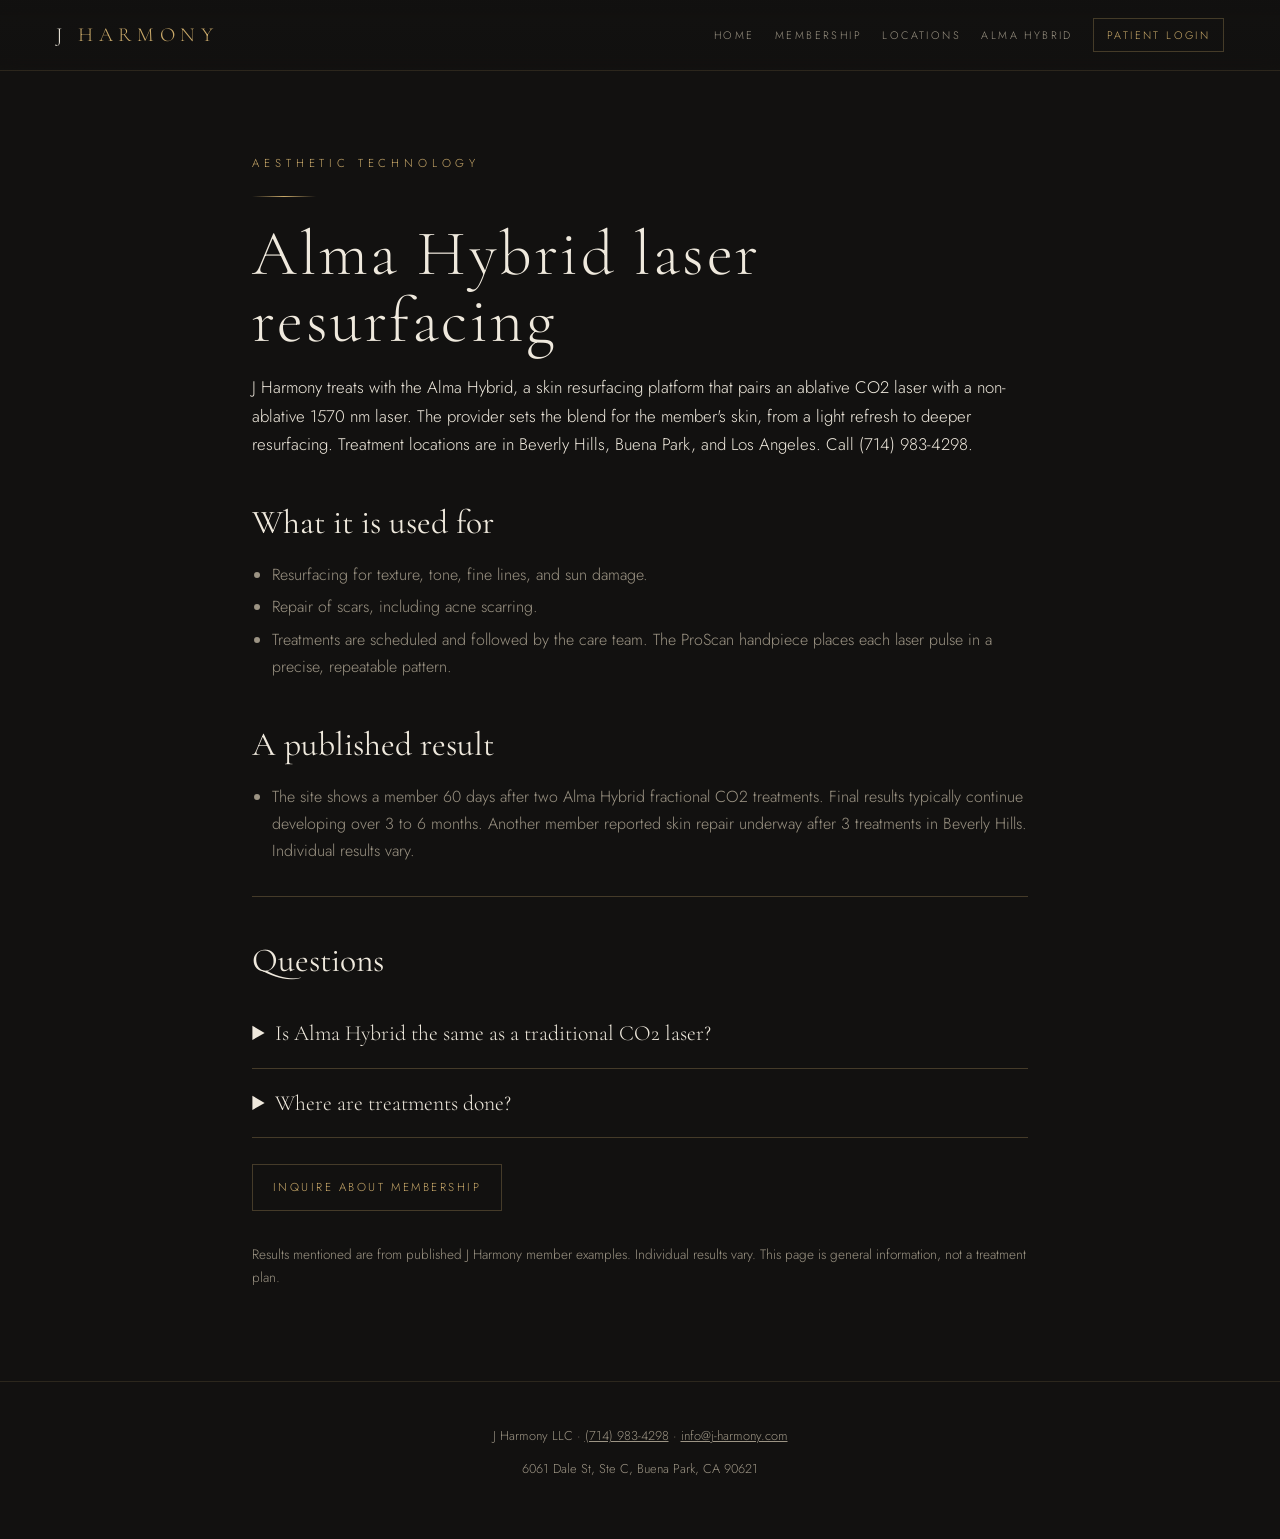
==== alma-hybrid.html @ 9cc728b8 "Add Alma Hybrid and concierge medicine answer pages" ====
<!DOCTYPE html>
<html lang="en">
<head>
<meta charset="UTF-8">
<meta name="viewport" content="width=device-width, initial-scale=1.0">
<title>Alma Hybrid Laser Resurfacing in Beverly Hills and Buena Park | J Harmony</title>
<meta name="description" content="J Harmony treats with the Alma Hybrid, pairing an ablative CO2 laser and a non-ablative 1570 nm laser for texture, sun damage, and acne scars in Beverly Hills, Buena Park, and Los Angeles.">
<link rel="canonical" href="https://j-harmony.com/alma-hybrid.html">
<meta property="og:title" content="Alma Hybrid Laser Resurfacing in Beverly Hills and Buena Park | J Harmony">
<meta property="og:description" content="J Harmony treats with the Alma Hybrid, pairing an ablative CO2 laser and a non-ablative 1570 nm laser for texture, sun damage, and acne scars in Beverly Hills, Buena Park, and Los Angeles.">
<meta property="og:type" content="article">
<meta property="og:url" content="https://j-harmony.com/alma-hybrid.html">
<link rel="icon" href="data:image/svg+xml,%3Csvg xmlns='http://www.w3.org/2000/svg' viewBox='0 0 64 64'%3E%3Crect width='64' height='64' fill='%23121110'/%3E%3Ctext x='32' y='44' font-family='Georgia,serif' font-size='34' fill='%23C9A96A' text-anchor='middle'%3EJH%3C/text%3E%3C/svg%3E">
<link rel="preconnect" href="https://fonts.googleapis.com">
<link rel="preconnect" href="https://fonts.gstatic.com" crossorigin>
<link href="https://fonts.googleapis.com/css2?family=Cormorant+Garamond:ital,wght@0,300;0,400;0,500;1,400&family=Jost:wght@300;400;500&display=swap" rel="stylesheet">
<link rel="stylesheet" href="/pages.css">
<script type="application/ld+json">
{"@context": "https://schema.org", "@type": "FAQPage", "mainEntity": [{"@type": "Question", "name": "Is Alma Hybrid the same as a traditional CO2 laser?", "acceptedAnswer": {"@type": "Answer", "text": "The Alma Hybrid pairs an ablative CO2 laser with a non-ablative 1570 nm laser. The blend is set per treatment rather than using CO2 alone."}}, {"@type": "Question", "name": "Where are treatments done?", "acceptedAnswer": {"@type": "Answer", "text": "433 N Camden Dr, Ste 610, Beverly Hills, CA 90210; 11620 Wilshire Blvd, Los Angeles, CA 90025; and headquarters at 6061 Dale St, Ste C, Buena Park, CA 90621."}}]}
</script>
</head>
<body>
<header>
  <a class="brand" href="/">J <span>Harmony</span></a>
  <nav>
    <a href="/">Home</a>
    <a href="/membership.html">Membership</a>
    <a href="/locations.html">Locations</a>
    <a href="/alma-hybrid.html">Alma Hybrid</a>
    <a class="nav-login" href="https://app.j-harmony.com">Patient Login</a>
  </nav>
</header>
<main>
  <p class="eyebrow">Aesthetic technology</p>
  <hr class="rule">
  <h1>Alma Hybrid laser resurfacing</h1>
  <p class="lead">J Harmony treats with the Alma Hybrid, a skin resurfacing platform that pairs an ablative CO2 laser with a non-ablative 1570 nm laser. The provider sets the blend for the member&#x27;s skin, from a light refresh to deeper resurfacing. Treatment locations are in Beverly Hills, Buena Park, and Los Angeles. Call (714) 983-4298.</p>
  <h2>What it is used for</h2>
<ul>
<li>Resurfacing for texture, tone, fine lines, and sun damage.</li>
<li>Repair of scars, including acne scarring.</li>
<li>Treatments are scheduled and followed by the care team. The ProScan handpiece places each laser pulse in a precise, repeatable pattern.</li>
</ul>
<h2>A published result</h2>
<ul>
<li>The site shows a member 60 days after two Alma Hybrid fractional CO2 treatments. Final results typically continue developing over 3 to 6 months. Another member reported skin repair underway after 3 treatments in Beverly Hills. Individual results vary.</li>
</ul>
  <div class="faq">
    <h2>Questions</h2>
    <details><summary>Is Alma Hybrid the same as a traditional CO2 laser?</summary><p>The Alma Hybrid pairs an ablative CO2 laser with a non-ablative 1570 nm laser. The blend is set per treatment rather than using CO2 alone.</p></details>
<details><summary>Where are treatments done?</summary><p>433 N Camden Dr, Ste 610, Beverly Hills, CA 90210; 11620 Wilshire Blvd, Los Angeles, CA 90025; and headquarters at 6061 Dale St, Ste C, Buena Park, CA 90621.</p></details>
  </div>
  <a class="cta" href="/#contact">Inquire about membership</a>
  <p class="note">Results mentioned are from published J Harmony member examples. Individual results vary. This page is general information, not a treatment plan.</p>
</main>
<footer>
  <p>J Harmony LLC · <a href="tel:+17149834298">(714) 983-4298</a> · <a href="mailto:info@j-harmony.com">info@j-harmony.com</a></p>
  <p>6061 Dale St, Ste C, Buena Park, CA 90621</p>
</footer>
</body>
</html>
---- pages.css ----
:root{--ink:#121110;--panel:#1B1916;--gold:#C9A96A;--ivory:#EFE9DD;--stone:#9C9484;--hairline:rgba(201,169,106,.28)}
*{margin:0;padding:0;box-sizing:border-box}
html{scroll-behavior:smooth}
body{background:var(--ink);color:var(--ivory);font-family:'Jost',system-ui,sans-serif;font-weight:300;line-height:1.7;-webkit-font-smoothing:antialiased}
::selection{background:var(--gold);color:var(--ink)}
h1,h2,h3,.serif{font-family:'Cormorant Garamond',Georgia,serif;font-weight:400}
a{color:var(--gold)}
.eyebrow{font-size:.72rem;letter-spacing:.42em;text-transform:uppercase;color:var(--gold)}
.rule{width:64px;height:1px;border:none;background:linear-gradient(90deg,transparent,var(--gold),transparent);margin:1.4rem 0}
header{position:sticky;top:0;z-index:50;display:flex;align-items:center;justify-content:space-between;gap:1rem;padding:1.1rem clamp(1.25rem,5vw,3.5rem);background:linear-gradient(180deg,rgba(18,17,16,.96),rgba(18,17,16,.88));backdrop-filter:blur(10px);border-bottom:1px solid rgba(201,169,106,.14)}
.brand{font-family:'Cormorant Garamond',serif;font-size:1.25rem;letter-spacing:.28em;text-transform:uppercase;color:var(--ivory);text-decoration:none;white-space:nowrap}
.brand span{color:var(--gold)}
nav{display:flex;align-items:center;gap:clamp(.7rem,1.6vw,1.4rem);flex-wrap:wrap;justify-content:flex-end}
nav a{color:var(--stone);text-decoration:none;font-size:.68rem;letter-spacing:.22em;text-transform:uppercase}
nav a:hover{color:var(--gold)}
nav a.nav-login{color:var(--gold);border:1px solid var(--hairline);padding:.45rem .8rem}
main{max-width:820px;margin:0 auto;padding:4.5rem 1.4rem 5rem}
.lead{font-size:1.05rem;color:var(--ivory);margin:1.2rem 0 1.6rem}
h1{font-size:clamp(2.4rem,6vw,4rem);font-weight:300;letter-spacing:.04em;line-height:1.05}
h2{font-size:clamp(1.6rem,3vw,2.1rem);margin:2.2rem 0 .6rem}
p,li{color:var(--stone)}
p{margin:.7rem 0}
ul{margin:.4rem 0 1rem 1.2rem}
li{margin:.35rem 0}
.faq{margin-top:2rem;border-top:1px solid var(--hairline)}
.faq details{border-bottom:1px solid var(--hairline);padding:1rem 0}
.faq summary{cursor:pointer;color:var(--ivory);font-family:'Cormorant Garamond',serif;font-size:1.35rem}
.faq p{margin-top:.6rem}
.cta{display:inline-block;margin-top:1.6rem;border:1px solid var(--hairline);color:var(--gold);text-decoration:none;letter-spacing:.22em;text-transform:uppercase;font-size:.72rem;padding:.8rem 1.2rem}
.note{font-size:.85rem;margin-top:2rem}
footer{text-align:center;padding:2rem 1rem 3rem;color:var(--stone);font-size:.8rem;border-top:1px solid rgba(201,169,106,.14)}
footer a{color:var(--stone)}
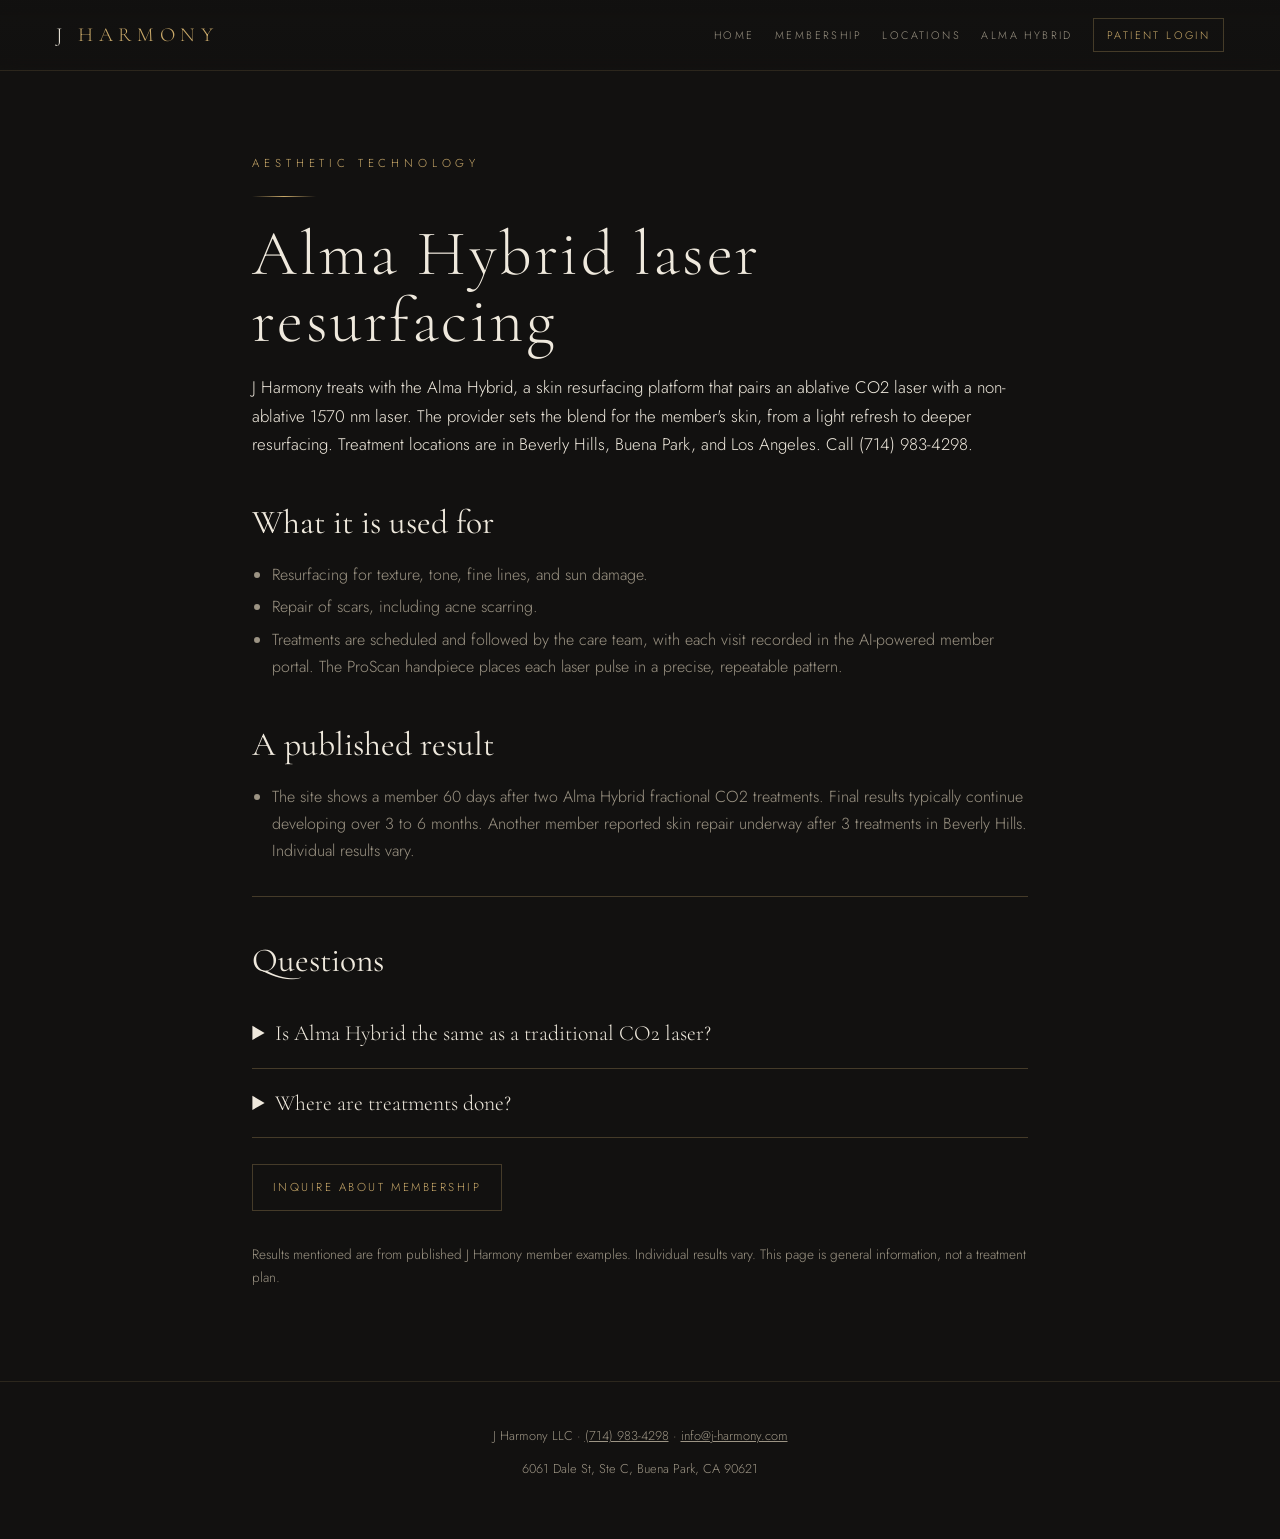
==== commit c53c53a9: "Promote the AI-powered member portal across the site Weave AI-powered messaging into the home page (" ====
--- a/alma-hybrid.html
+++ b/alma-hybrid.html
@@ -39,7 +39,7 @@
 <ul>
 <li>Resurfacing for texture, tone, fine lines, and sun damage.</li>
 <li>Repair of scars, including acne scarring.</li>
-<li>Treatments are scheduled and followed by the care team. The ProScan handpiece places each laser pulse in a precise, repeatable pattern.</li>
+<li>Treatments are scheduled and followed by the care team, with each visit recorded in the AI-powered member portal. The ProScan handpiece places each laser pulse in a precise, repeatable pattern.</li>
 </ul>
 <h2>A published result</h2>
 <ul>
